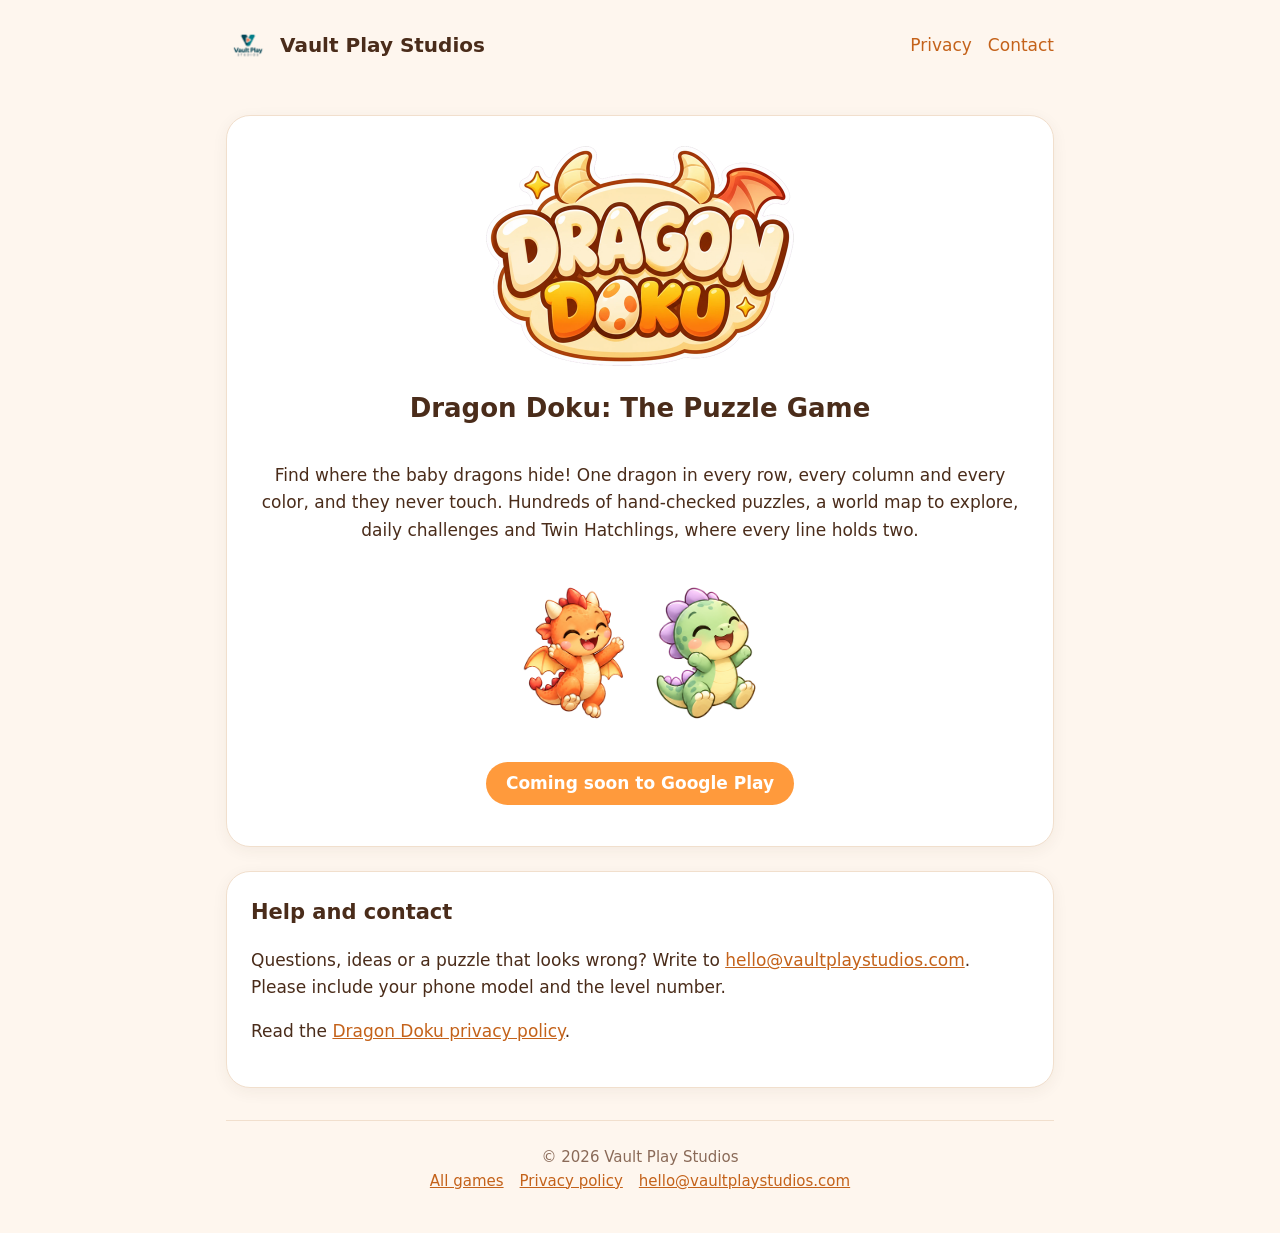
==== dragon-doku/index.html @ 1dbdfbd2 "Website: one site for all games; Dragon Doku page and privacy policy under /dragon-doku/, games list" ====
<!doctype html>
<html lang="en">
<head>
  <meta charset="utf-8">
  <meta name="viewport" content="width=device-width, initial-scale=1">
  <title>Dragon Doku: The Puzzle Game</title>
  <meta name="description" content="Dragon Doku: The Puzzle Game by Vault Play Studios. Find where the baby dragons hide. Coming soon to Google Play.">
  <link rel="icon" href="../img/pip.png">
  <link rel="stylesheet" href="../style.css">
</head>
<body>
  <div class="wrap">
    <header class="site">
      <a class="brand" href="../"><img src="../img/studio-logo.png" alt="">Vault Play Studios</a>
      <nav><a href="privacy-policy.html">Privacy</a><a href="mailto:hello@vaultplaystudios.com">Contact</a></nav>
    </header>

    <section class="card game">
      <img class="logo" src="../img/dragondoku-logo.png" alt="Dragon Doku">
      <h1 style="margin:0;font-size:26px">Dragon Doku: The Puzzle Game</h1>
      <p>Find where the baby dragons hide! One dragon in every row, every column and every color, and they never touch. Hundreds of hand-checked puzzles, a world map to explore, daily challenges and Twin Hatchlings, where every line holds two.</p>
      <div class="friends">
        <img src="../img/pip.png" alt="Pip the baby dragon">
        <img src="../img/rexlet.png" alt="Rex-let the baby dinosaur">
      </div>
      <p><span class="badge">Coming soon to Google Play</span></p>
    </section>

    <section class="card doc">
      <h2 style="margin-top:0">Help and contact</h2>
      <p>Questions, ideas or a puzzle that looks wrong? Write to <a href="mailto:hello@vaultplaystudios.com">hello@vaultplaystudios.com</a>. Please include your phone model and the level number.</p>
      <p>Read the <a href="privacy-policy.html">Dragon Doku privacy policy</a>.</p>
    </section>

    <footer class="site">
      <div>© 2026 Vault Play Studios</div>
      <div><a href="../">All games</a><a href="privacy-policy.html">Privacy policy</a><a href="mailto:hello@vaultplaystudios.com">hello@vaultplaystudios.com</a></div>
    </footer>
  </div>
</body>
</html>
---- style.css ----
:root {
  --bg: #fef6ee;
  --card: #ffffff;
  --text: #4a2c1a;
  --soft: #8a6a58;
  --accent: #ff9a3c;
  --accent-dark: #c4621a;
  --line: #f1dfcd;
}

* { box-sizing: border-box; }

html { -webkit-text-size-adjust: 100%; }

body {
  margin: 0;
  background: var(--bg);
  color: var(--text);
  font: 17px/1.6 "Fredoka", "Segoe UI", system-ui, -apple-system, sans-serif;
}

a { color: var(--accent-dark); }

.wrap { max-width: 860px; margin: 0 auto; padding: 0 16px; }

header.site {
  display: flex;
  align-items: center;
  justify-content: space-between;
  gap: 12px;
  padding: 16px 0;
}

header.site a.brand {
  display: flex;
  align-items: center;
  gap: 10px;
  color: var(--text);
  text-decoration: none;
  font-weight: 600;
  font-size: 20px;
}

header.site a.brand img { width: 44px; height: auto; }

header.site nav a { margin-left: 16px; text-decoration: none; font-weight: 500; white-space: nowrap; }

.hero { text-align: center; padding: 24px 0 8px; }
.hero img.studio { width: 200px; max-width: 60%; height: auto; }
.hero p { color: var(--soft); font-size: 19px; margin: 8px 0 0; }

.card {
  background: var(--card);
  border: 1px solid var(--line);
  border-radius: 24px;
  padding: 24px;
  margin: 24px 0;
  box-shadow: 0 4px 16px rgba(74, 44, 26, 0.06);
}

.game { display: grid; grid-template-columns: 1fr; gap: 16px; text-align: center; }
.game img.logo { width: 320px; max-width: 100%; height: auto; margin: 0 auto; }
.game .friends { display: flex; justify-content: center; gap: 12px; }
.game .friends img { width: 120px; height: auto; }
a.game-link { color: var(--text); text-decoration: none; display: grid; transition: transform 0.15s, box-shadow 0.15s; }
a.game-link:hover { transform: translateY(-3px); box-shadow: 0 8px 24px rgba(74, 44, 26, 0.12); }

.badge {
  display: inline-block;
  background: var(--accent);
  color: #fff;
  border-radius: 999px;
  padding: 8px 20px;
  font-weight: 600;
}

.doc h1 { font-size: 30px; line-height: 1.25; margin: 8px 0 4px; }
.doc h2 { font-size: 21px; margin: 28px 0 6px; }
.doc .meta { color: var(--soft); margin: 0 0 8px; }
.doc ul { padding-left: 22px; }
.doc li { margin: 4px 0; }

footer.site {
  color: var(--soft);
  font-size: 15px;
  text-align: center;
  padding: 24px 0 40px;
  border-top: 1px solid var(--line);
  margin-top: 32px;
}

footer.site a { margin: 0 8px; }

@media (max-width: 520px) {
  body { font-size: 16px; }
  .card { padding: 18px; border-radius: 18px; }
  .doc h1 { font-size: 25px; }
  header.site nav a { margin-left: 10px; }
}
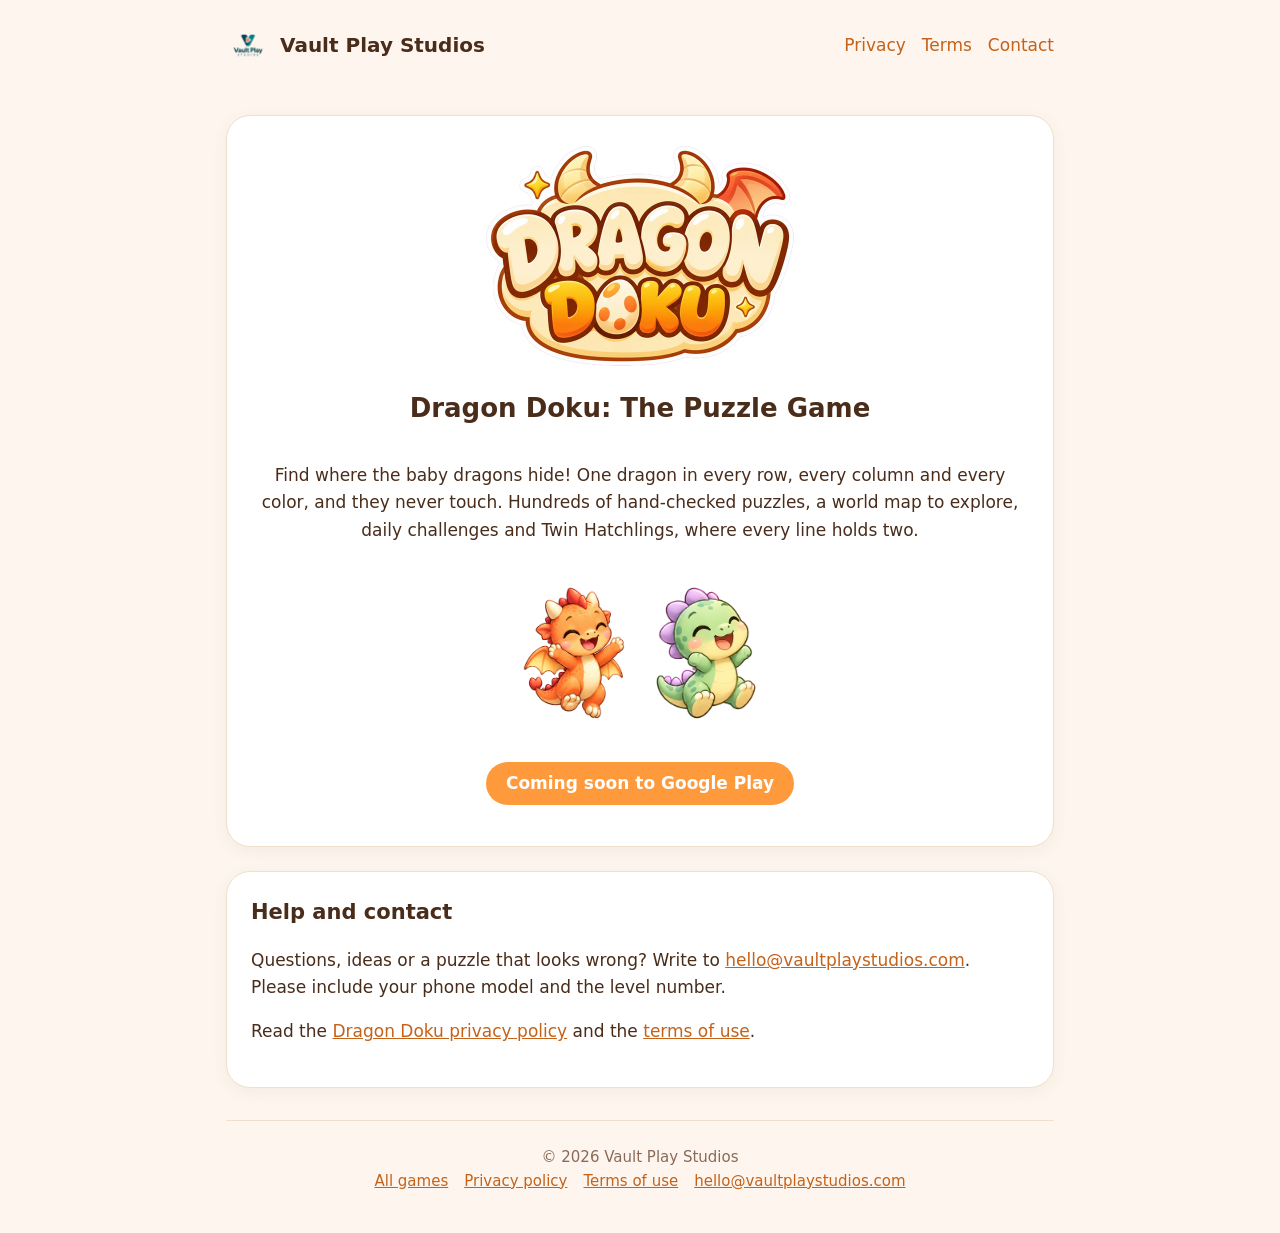
==== commit 7a60e848: "Dragon Doku: Terms of Use page; linked from the game page and the privacy policy Co-Authored-By: Cla" ====
--- a/dragon-doku/index.html
+++ b/dragon-doku/index.html
@@ -12,7 +12,7 @@
   <div class="wrap">
     <header class="site">
       <a class="brand" href="../"><img src="../img/studio-logo.png" alt="">Vault Play Studios</a>
-      <nav><a href="privacy-policy.html">Privacy</a><a href="mailto:hello@vaultplaystudios.com">Contact</a></nav>
+      <nav><a href="privacy-policy.html">Privacy</a><a href="terms-of-use.html">Terms</a><a href="mailto:hello@vaultplaystudios.com">Contact</a></nav>
     </header>
 
     <section class="card game">
@@ -29,12 +29,12 @@
     <section class="card doc">
       <h2 style="margin-top:0">Help and contact</h2>
       <p>Questions, ideas or a puzzle that looks wrong? Write to <a href="mailto:hello@vaultplaystudios.com">hello@vaultplaystudios.com</a>. Please include your phone model and the level number.</p>
-      <p>Read the <a href="privacy-policy.html">Dragon Doku privacy policy</a>.</p>
+      <p>Read the <a href="privacy-policy.html">Dragon Doku privacy policy</a> and the <a href="terms-of-use.html">terms of use</a>.</p>
     </section>
 
     <footer class="site">
       <div>© 2026 Vault Play Studios</div>
-      <div><a href="../">All games</a><a href="privacy-policy.html">Privacy policy</a><a href="mailto:hello@vaultplaystudios.com">hello@vaultplaystudios.com</a></div>
+      <div><a href="../">All games</a><a href="privacy-policy.html">Privacy policy</a><a href="terms-of-use.html">Terms of use</a><a href="mailto:hello@vaultplaystudios.com">hello@vaultplaystudios.com</a></div>
     </footer>
   </div>
 </body>
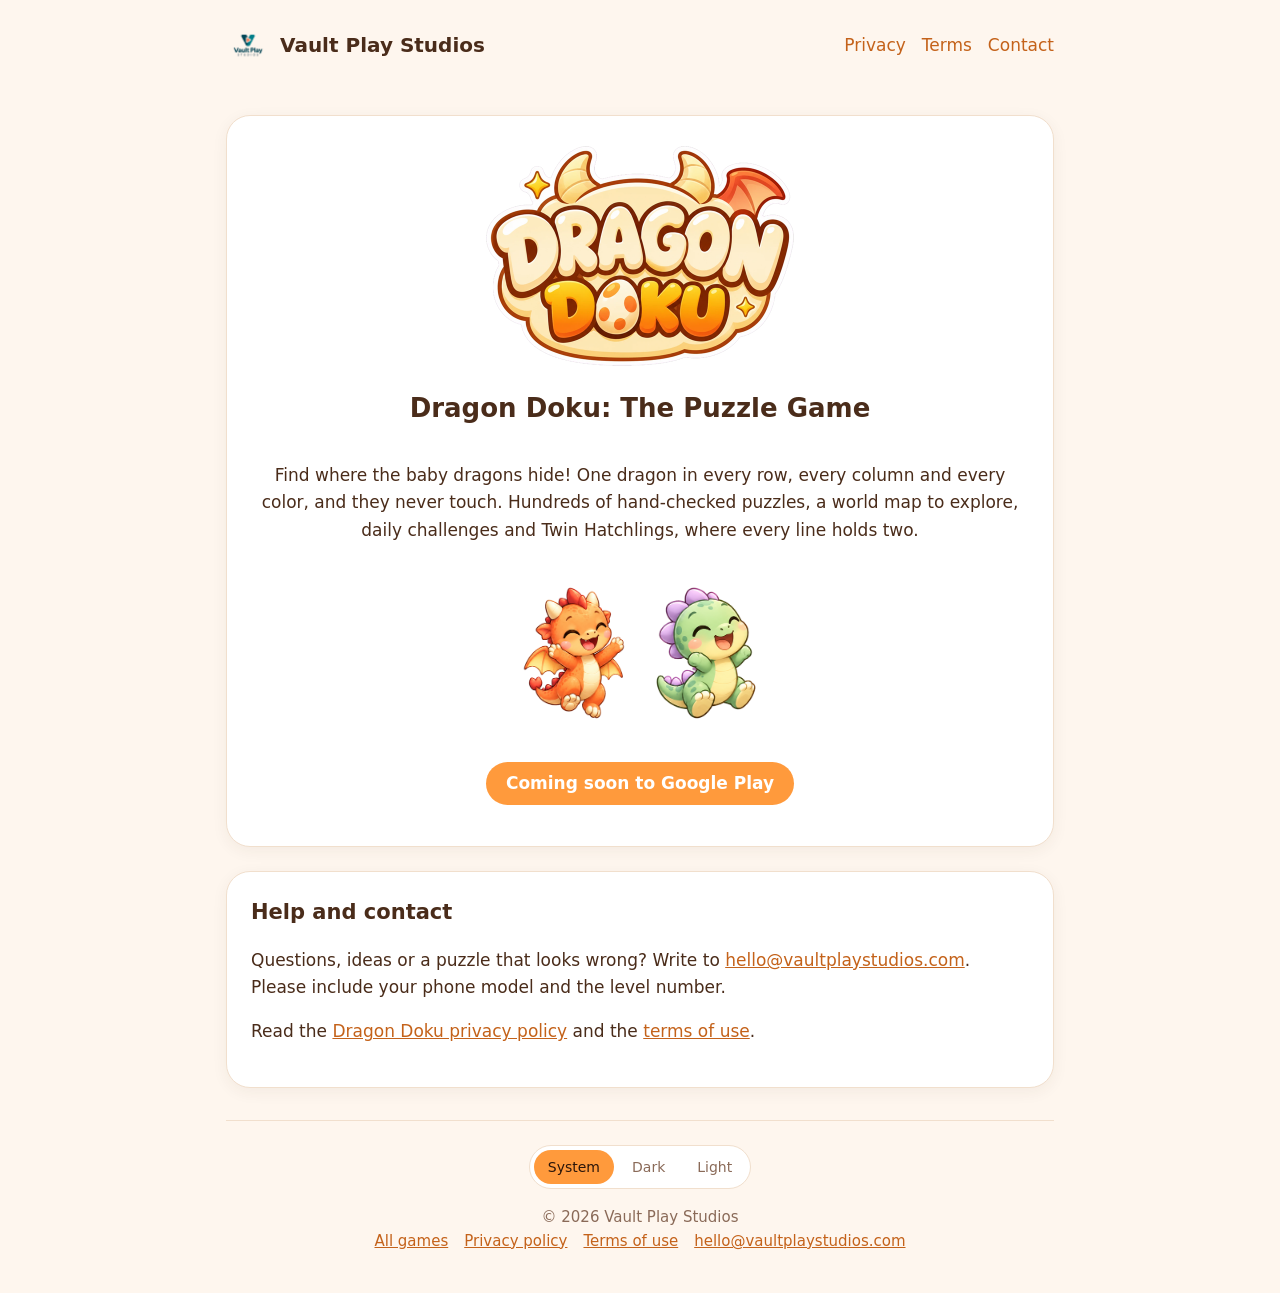
==== commit 040edac7: "Policy pages without personal name; System/Dark/Light theme switch on every page" ====
--- a/dragon-doku/index.html
+++ b/dragon-doku/index.html
@@ -6,7 +6,9 @@
   <title>Dragon Doku: The Puzzle Game</title>
   <meta name="description" content="Dragon Doku: The Puzzle Game by Vault Play Studios. Find where the baby dragons hide. Coming soon to Google Play.">
   <link rel="icon" href="../img/pip.png">
+  <meta name="color-scheme" content="light dark">
   <link rel="stylesheet" href="../style.css">
+  <script src="../theme.js"></script>
 </head>
 <body>
   <div class="wrap">
--- a/style.css
+++ b/style.css
@@ -6,6 +6,45 @@
   --accent: #ff9a3c;
   --accent-dark: #c4621a;
   --line: #f1dfcd;
+  --shadow: rgba(74, 44, 26, 0.06);
+  --shadow-hover: rgba(74, 44, 26, 0.12);
+  --logo-plate: transparent;
+  --logo-on: 0;
+  color-scheme: light;
+}
+
+/* Dark theme: follows the phone/computer setting ("System", the default) unless the reader
+   picks Dark or Light in the footer switch (theme.js sets data-theme). */
+@media (prefers-color-scheme: dark) {
+  :root:not([data-theme="light"]) {
+    --bg: #1c1410;
+    --card: #2a1f19;
+    --text: #f7e9dd;
+    --soft: #c4ab98;
+    --accent: #ff9a3c;
+    --accent-dark: #ffb26b;
+    --line: #3e2f25;
+    --shadow: rgba(0, 0, 0, 0.35);
+    --shadow-hover: rgba(0, 0, 0, 0.5);
+    --logo-plate: #fef6ee;
+    --logo-on: 1;
+    color-scheme: dark;
+  }
+}
+
+:root[data-theme="dark"] {
+  --bg: #1c1410;
+  --card: #2a1f19;
+  --text: #f7e9dd;
+  --soft: #c4ab98;
+  --accent: #ff9a3c;
+  --accent-dark: #ffb26b;
+  --line: #3e2f25;
+  --shadow: rgba(0, 0, 0, 0.35);
+  --shadow-hover: rgba(0, 0, 0, 0.5);
+  --logo-plate: #fef6ee;
+  --logo-on: 1;
+  color-scheme: dark;
 }
 
 * { box-sizing: border-box; }
@@ -55,7 +94,7 @@
   border-radius: 24px;
   padding: 24px;
   margin: 24px 0;
-  box-shadow: 0 4px 16px rgba(74, 44, 26, 0.06);
+  box-shadow: 0 4px 16px var(--shadow);
 }
 
 .game { display: grid; grid-template-columns: 1fr; gap: 16px; text-align: center; }
@@ -63,7 +102,7 @@
 .game .friends { display: flex; justify-content: center; gap: 12px; }
 .game .friends img { width: 120px; height: auto; }
 a.game-link { color: var(--text); text-decoration: none; display: grid; transition: transform 0.15s, box-shadow 0.15s; }
-a.game-link:hover { transform: translateY(-3px); box-shadow: 0 8px 24px rgba(74, 44, 26, 0.12); }
+a.game-link:hover { transform: translateY(-3px); box-shadow: 0 8px 24px var(--shadow-hover); }
 
 .badge {
   display: inline-block;
@@ -97,3 +136,39 @@
   .doc h1 { font-size: 25px; }
   header.site nav a { margin-left: 10px; }
 }
+
+/* System / Dark / Light switch in the footer (theme.js). */
+.theme-switch {
+  display: inline-flex;
+  gap: 4px;
+  padding: 4px;
+  margin: 0 0 16px;
+  background: var(--card);
+  border: 1px solid var(--line);
+  border-radius: 999px;
+}
+
+.theme-switch button {
+  font: inherit;
+  font-size: 14px;
+  font-weight: 500;
+  color: var(--soft);
+  background: transparent;
+  border: 0;
+  border-radius: 999px;
+  padding: 6px 14px;
+  min-height: 32px;
+  cursor: pointer;
+}
+
+.theme-switch button:hover { color: var(--text); }
+.theme-switch button.on { background: var(--accent); color: #2b160a; }
+.theme-switch button:focus-visible { outline: 2px solid var(--accent-dark); outline-offset: 2px; }
+
+/* Dark theme: the studio logo has dark lettering, so it sits on a light plate. */
+.hero img.studio, header.site a.brand img {
+  background: var(--logo-plate);
+  border-radius: calc(var(--logo-on) * 18px);
+}
+.hero img.studio { padding: calc(var(--logo-on) * 14px); }
+header.site a.brand img { padding: calc(var(--logo-on) * 3px); border-radius: calc(var(--logo-on) * 10px); }
